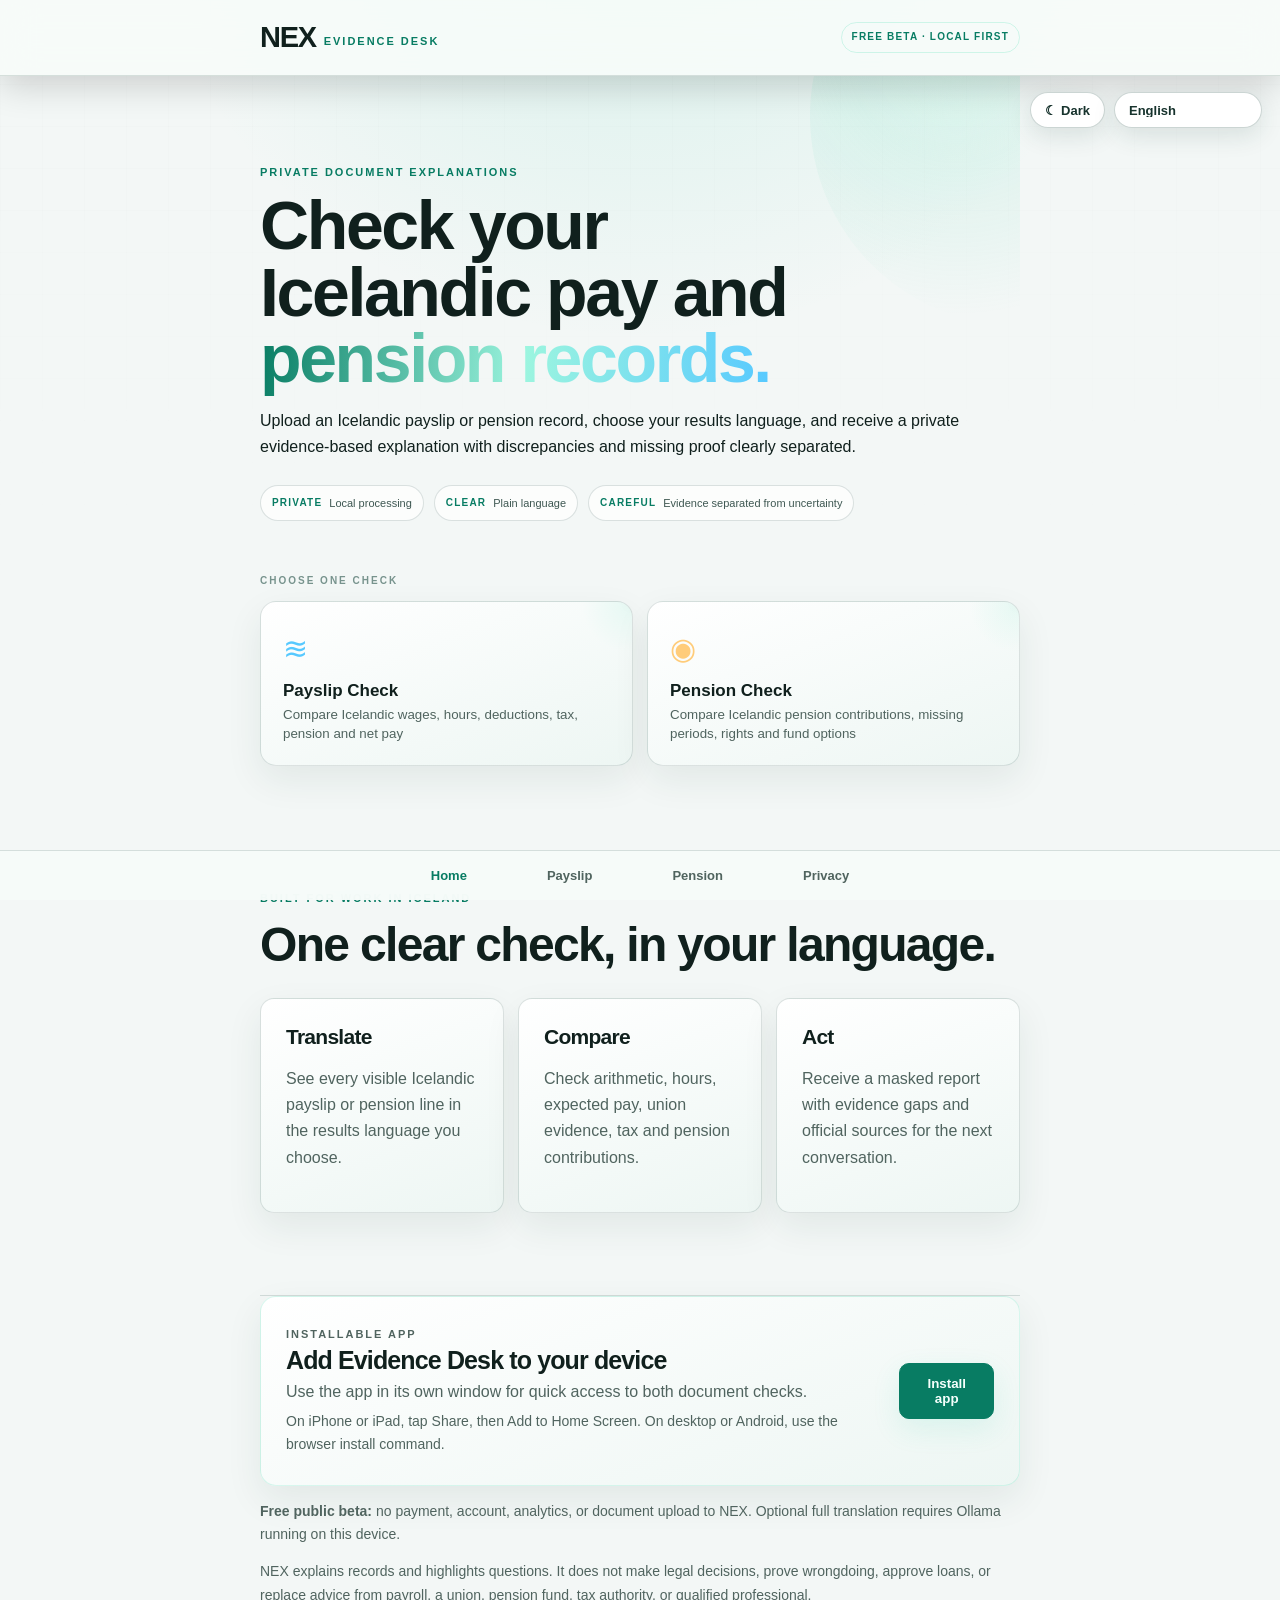
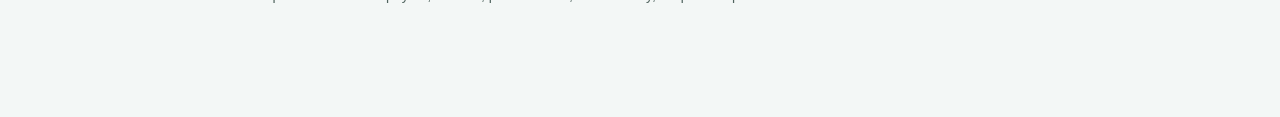
==== app.html @ b0d084ff "Publish NEX Launavakt free beta Sanitized GitHub Pages release. Customer documents, credentials, dat" ====
<!doctype html>
<html lang="en">
<head>
  <meta charset="utf-8">
  <meta name="viewport" content="width=device-width,initial-scale=1,viewport-fit=cover">
  <meta name="theme-color" content="#091119">
  <meta name="description" content="NEX checks Icelandic payslips and pension records in the customer's language using private local AI.">
  <link rel="manifest" href="manifest.webmanifest">
  <link rel="apple-touch-icon" href="icon-192.png">
  <meta name="apple-mobile-web-app-capable" content="yes">
  <meta name="apple-mobile-web-app-title" content="NEX Evidence Desk">
  <link rel="stylesheet" href="style.css">
  <title>NEX Evidence Desk — Private document checks</title>
</head>
<body class="app-body">
<header class="app-head"><a class="brand" href="app.html"><strong>NEX</strong><span>EVIDENCE DESK</span></a><span class="status-dot">FREE BETA · LOCAL FIRST</span></header>
<main class="app-shell">
  <section class="welcome">
    <div class="hero-orb" aria-hidden="true"></div>
    <p class="eyebrow">PRIVATE DOCUMENT EXPLANATIONS</p>
    <h1>Check your Icelandic pay and <em>pension records.</em></h1>
    <p>Upload an Icelandic payslip or pension record, choose your results language, and receive a private evidence-based explanation with discrepancies and missing proof clearly separated.</p>
    <div class="proof-row" aria-label="NEX operating principles"><span><b>PRIVATE</b> Local processing</span><span><b>CLEAR</b> Plain language</span><span><b>CAREFUL</b> Evidence separated from uncertainty</span></div>
  </section>

  <p class="section-label">CHOOSE ONE CHECK</p>
  <section class="quick-grid" aria-label="Document checks">
    <a class="tool" href="payslip-check.html"><span>≋</span><strong>Payslip Check</strong><small>Compare Icelandic wages, hours, deductions, tax, pension and net pay</small></a>
    <a class="tool" href="pension-check.html"><span>◉</span><strong>Pension Check</strong><small>Compare Icelandic pension contributions, missing periods, rights and fund options</small></a>
  </section>


  <section class="local-market"><p class="eyebrow">BUILT FOR WORK IN ICELAND</p><h2>One clear check, in your language.</h2><div class="grid"><article><h3>Translate</h3><p>See every visible Icelandic payslip or pension line in the results language you choose.</p></article><article><h3>Compare</h3><p>Check arithmetic, hours, expected pay, union evidence, tax and pension contributions.</p></article><article><h3>Act</h3><p>Receive a masked report with evidence gaps and official sources for the next conversation.</p></article></div></section>
  <section class="app-panel install-panel">
    <div><p class="eyebrow">INSTALLABLE APP</p><h2>Add Evidence Desk to your device</h2><p>Use the app in its own window for quick access to both document checks.</p><p id="install-help" class="note">On iPhone or iPad, tap Share, then Add to Home Screen. On desktop or Android, use the browser install command.</p></div>
    <button class="button" type="button" data-install hidden>Install app</button>
  </section>
  <p class="note"><strong>Free public beta:</strong> no payment, account, analytics, or document upload to NEX. Optional full translation requires Ollama running on this device.</p><p class="note">NEX explains records and highlights questions. It does not make legal decisions, prove wrongdoing, approve loans, or replace advice from payroll, a union, pension fund, tax authority, or qualified professional.</p>
</main>
<nav class="bottom-nav" aria-label="App navigation"><a href="app.html" aria-current="page">Home</a><a href="payslip-check.html">Payslip</a><a href="pension-check.html">Pension</a><a href="privacy.html">Privacy</a></nav>
<script src="app-v2.js" defer></script><script src="nav.js?v=iceland2" defer></script>
</body>
</html>
---- style.css ----
:root{color-scheme:dark;font:16px/1.65 -apple-system,BlinkMacSystemFont,"SF Pro Text","Segoe UI",sans-serif;background:#071015;color:#f2f7f6;--bg:#071015;--panel:#0d1a21;--panel2:#10232a;--line:rgba(164,204,196,.16);--mint:#65e0bd;--mint2:#b5f5df;--muted:#a9bcb8;--ink:#04130f;--shadow:0 24px 70px rgba(0,0,0,.28)}*{box-sizing:border-box}html{scroll-behavior:smooth}body{margin:0;min-height:100vh;background:radial-gradient(circle at 85% 0,rgba(52,174,149,.12),transparent 32rem),linear-gradient(180deg,#071015,#08131a 62%,#071015);color:#f2f7f6}a{color:inherit}header,main,footer{width:min(1160px,calc(100% - 40px));margin:auto}header{display:flex;align-items:center;justify-content:space-between;gap:28px;min-height:82px;position:relative;z-index:4}.brand{display:inline-flex;gap:8px;align-items:end;text-decoration:none;white-space:nowrap}.brand strong{font-size:29px;line-height:1;letter-spacing:-.045em}.brand span,.eyebrow{color:var(--mint);font-size:11px;font-weight:800;letter-spacing:.18em}.brand span{padding-bottom:2px}nav{display:flex;align-items:center;gap:28px}nav a{color:var(--muted);font-size:14px;font-weight:650;text-decoration:none;white-space:nowrap;transition:color .2s ease}nav a:hover,nav a:focus-visible,.text-link:hover{color:var(--mint)}main{position:relative}section{padding:82px 0;border-bottom:1px solid var(--line);scroll-margin-top:24px}h1,h2,h3,p{overflow-wrap:anywhere}h1,h2,h3{letter-spacing:-.035em}h2{font-size:clamp(30px,4vw,48px);line-height:1.08;margin:0 0 28px}h3{font-size:21px;line-height:1.2}.hero{min-height:600px;display:flex;flex-direction:column;justify-content:center;padding:100px 0}.hero h1{max-width:940px;font-size:clamp(46px,7.6vw,88px);line-height:.98;letter-spacing:-.06em;margin:.18em 0}.hero .lede{max-width:760px;margin:18px 0 28px;font-size:clamp(18px,2.2vw,24px);line-height:1.55;color:var(--muted)}.compact{min-height:auto;padding:86px 0 72px}.compact h1{font-size:clamp(42px,7vw,74px)}.actions{display:flex;align-items:center;gap:18px;flex-wrap:wrap}.button{display:inline-flex;align-items:center;justify-content:center;min-height:48px;background:var(--mint);color:var(--ink);text-decoration:none;font-weight:800;padding:12px 19px;border:1px solid var(--mint);border-radius:10px;box-shadow:0 10px 28px rgba(44,204,166,.12);transition:transform .18s ease,background .18s ease}.button:hover,.button:focus-visible{background:var(--mint2);transform:translateY(-1px)}.button.secondary{background:transparent;color:var(--mint);box-shadow:none}.text-link{color:var(--mint);font-weight:750;text-underline-offset:4px}.grid{display:grid;grid-template-columns:repeat(auto-fit,minmax(230px,1fr));gap:14px}.grid article,.pricing article{background:linear-gradient(180deg,rgba(16,35,42,.92),rgba(11,26,33,.92));padding:25px;border:1px solid var(--line);border-radius:14px;box-shadow:0 10px 34px rgba(0,0,0,.08)}.grid h3,.pricing h3{margin:0 0 10px}.grid p,.pricing p,.note,footer{color:var(--muted)}.grid article strong{color:var(--mint2)}.product{display:grid;grid-template-columns:minmax(0,1fr) auto;gap:36px;align-items:center;background:linear-gradient(135deg,rgba(16,38,43,.98),rgba(11,27,34,.98));padding:34px;border:1px solid rgba(101,224,189,.22);border-radius:16px;box-shadow:var(--shadow)}.product+.product{margin-top:16px}.product.soon{background:rgba(13,26,33,.78);border-color:var(--line);box-shadow:none}.product h3{font-size:32px;margin:.18em 0}.product p:not(.eyebrow){max-width:720px;color:var(--muted)}.product-mark{color:var(--mint);font-size:clamp(24px,5vw,56px);letter-spacing:.08em;opacity:.18}.pricing{display:grid;grid-template-columns:repeat(3,minmax(0,1fr));gap:16px}.pricing article{display:flex;flex-direction:column}.pricing article.featured{border-color:rgba(101,224,189,.7);background:linear-gradient(180deg,rgba(17,52,51,.95),rgba(11,28,34,.95));box-shadow:0 18px 60px rgba(0,0,0,.2)}.price{font-size:28px;font-weight:850;color:#fff!important;margin:.35em 0}.price small{font-size:14px;color:var(--muted)}.pricing ul{padding-left:20px;min-height:170px;color:var(--muted)}.pricing .button{margin-top:auto}.note{max-width:900px;font-size:14px}ol{max-width:760px;padding-left:24px}li{padding:6px}footer{padding:42px 0 100px;font-size:13px}footer a{color:var(--mint)}.disabled{opacity:.62;pointer-events:none}
/* NEX One app */.app-body{padding-bottom:96px;background:radial-gradient(circle at 50% -10%,rgba(67,209,178,.15),transparent 32rem),var(--bg)}.app-head{width:100%;min-height:76px;padding:0 max(24px,calc((100% - 760px)/2));position:sticky;top:0;background:rgba(7,16,21,.88);backdrop-filter:blur(18px);border-bottom:1px solid var(--line)}.status-dot{font-size:10px;font-weight:800;letter-spacing:.12em;color:var(--mint);border:1px solid rgba(101,224,189,.28);border-radius:999px;padding:6px 10px}.app-shell{width:min(760px,calc(100% - 40px))}.welcome{min-height:auto;padding:54px 0 30px;border:0}.welcome h1{max-width:620px;font-size:clamp(42px,8vw,68px);line-height:.98;margin:.16em 0}.welcome p:last-child{color:var(--muted)}.quick-grid{display:grid;grid-template-columns:repeat(2,minmax(0,1fr));gap:14px;padding:0 0 30px;border:0}.tool{display:flex;min-height:165px;flex-direction:column;padding:22px;background:linear-gradient(160deg,#10232c,#0d1b22);border:1px solid var(--line);border-radius:16px;text-decoration:none;color:#fff;transition:transform .18s ease,border-color .18s ease,background .18s ease}.tool:hover,.tool:focus-visible{transform:translateY(-2px);border-color:rgba(101,224,189,.52);background:#122831}.tool span{color:var(--mint);font-size:30px}.tool strong{margin-top:auto;font-size:17px}.tool small{color:var(--muted);line-height:1.45}.app-panel{display:flex;justify-content:space-between;align-items:center;gap:22px;padding:25px;margin-bottom:14px;background:linear-gradient(135deg,#12302f,#0c2027);border:1px solid rgba(101,224,189,.25);border-radius:16px}.app-panel.slim{background:var(--panel);border-color:var(--line)}.app-panel h2{font-size:25px;margin:0}.app-panel p{margin:.3em 0;color:var(--muted)}.bottom-nav{display:flex;position:fixed;z-index:8;bottom:0;left:0;right:0;justify-content:center;gap:min(10vw,80px);background:rgba(8,20,27,.96);backdrop-filter:blur(18px);border-top:1px solid var(--line);padding:14px max(12px,env(safe-area-inset-right)) calc(14px + env(safe-area-inset-bottom)) max(12px,env(safe-area-inset-left))}.bottom-nav a{color:var(--muted);text-decoration:none;font-size:13px;font-weight:700}.bottom-nav a[aria-current]{color:var(--mint)}
/* Navigation helpers */.page-controls{position:fixed;z-index:9;right:max(18px,env(safe-area-inset-right));bottom:calc(22px + env(safe-area-inset-bottom));display:flex;gap:9px}.app-body .page-controls{bottom:calc(76px + env(safe-area-inset-bottom))}.page-control{appearance:none;border:1px solid rgba(164,204,196,.28);border-radius:999px;background:rgba(13,26,33,.94);backdrop-filter:blur(12px);color:#eaf3f4;padding:10px 14px;font:750 13px/1 -apple-system,BlinkMacSystemFont,"Segoe UI",sans-serif;box-shadow:0 8px 28px rgba(0,0,0,.28);cursor:pointer}.page-control:hover,.page-control:focus-visible{border-color:var(--mint);color:var(--mint);outline:none}.top-control[hidden]{display:none}
@media(max-width:800px){header:not(.app-head){display:block;padding:20px 0 12px;min-height:auto}header:not(.app-head) nav{margin-top:17px;padding-bottom:7px;overflow-x:auto;gap:22px;scrollbar-width:none}header:not(.app-head) nav::-webkit-scrollbar{display:none}.hero{min-height:auto;padding:72px 0 78px}.pricing{grid-template-columns:1fr}.pricing ul{min-height:auto}.product{grid-template-columns:1fr;padding:26px}.product-mark{display:none}section{padding:66px 0}}
@media(max-width:520px){header,main,footer{width:min(100% - 28px,1160px)}.hero h1{font-size:43px}.hero .lede{font-size:18px}.quick-grid{grid-template-columns:1fr}.tool{min-height:132px}.app-panel{display:block}.app-panel .button{margin-top:14px}.page-controls{right:14px}.app-body .page-control:first-child{display:none}}
@media(prefers-reduced-motion:reduce){html{scroll-behavior:auto}.button,.tool{transition:none}}
.priority-worker{display:grid;grid-template-columns:auto minmax(0,1fr) auto;align-items:center;gap:20px;margin-bottom:16px;padding:23px 25px;border:1px solid rgba(101,224,189,.42);border-radius:16px;background:linear-gradient(125deg,rgba(21,62,55,.98),rgba(12,31,37,.98));text-decoration:none;box-shadow:0 18px 50px rgba(0,0,0,.18)}.priority-worker:hover{border-color:var(--mint)}.priority-worker div{display:flex;flex-direction:column}.priority-worker strong{font-size:22px}.priority-worker small{color:var(--muted)}.priority-number{color:var(--mint);font-size:28px;font-weight:900}.priority-arrow{color:var(--mint);font-size:26px}.product-page{--product:#65e0bd}.product-page .product-hero{position:relative}.product-page .product-hero:after{content:"";position:absolute;right:4%;top:24%;width:190px;height:190px;border:1px solid color-mix(in srgb,var(--product) 42%,transparent);border-radius:50%;box-shadow:inset 0 0 70px color-mix(in srgb,var(--product) 12%,transparent),0 0 90px color-mix(in srgb,var(--product) 10%,transparent);pointer-events:none}.radar{--product:#53c7ff}.launavakt{--product:#f0be68}.orbit{--product:#b49aff}.assistant{--product:#70e6d0}.opportunity{--product:#65e0bd}.evidence{--product:#65e0bd}.product-page .eyebrow,.product-page .text-link{color:var(--product)}.signal-row{display:flex;flex-wrap:wrap;gap:9px}.signal-row span{border:1px solid color-mix(in srgb,var(--product) 38%,transparent);background:color-mix(in srgb,var(--product) 8%,transparent);border-radius:999px;padding:8px 12px;color:#dceae7;font-size:13px}.step-flow{display:grid;grid-template-columns:repeat(4,minmax(0,1fr));gap:12px}.step-flow article{padding:23px;background:var(--panel);border:1px solid var(--line);border-radius:14px}.step-flow b{color:var(--product);font-size:12px;letter-spacing:.15em}.step-flow h3{margin:.5em 0}.step-flow p{color:var(--muted)}@media(max-width:800px){.product-page .product-hero:after{width:110px;height:110px;top:8%;opacity:.5}.step-flow{grid-template-columns:1fr 1fr}}@media(max-width:520px){.priority-worker{grid-template-columns:auto 1fr;padding:20px}.priority-arrow{display:none}.step-flow{grid-template-columns:1fr}.product-page .product-hero:after{display:none}}
.app-body .page-controls{top:92px;bottom:auto}

/* Modern visual refinement */
:root{--violet:#9d8cff;--cyan:#57c9ff;--warm:#ffcc7a}
body:before{content:"";position:fixed;inset:0;pointer-events:none;opacity:.18;background-image:linear-gradient(rgba(255,255,255,.018) 1px,transparent 1px),linear-gradient(90deg,rgba(255,255,255,.018) 1px,transparent 1px);background-size:42px 42px;mask-image:linear-gradient(to bottom,black,transparent 70%)}
header:not(.app-head){margin-top:12px;padding:0 22px;min-height:70px;border:1px solid var(--line);border-radius:18px;background:rgba(9,22,28,.7);backdrop-filter:blur(20px);position:sticky;top:12px}
.app-head{box-shadow:0 10px 35px rgba(0,0,0,.16)}.app-shell{position:relative}.welcome{position:relative;overflow:hidden;padding:76px 0 44px}.welcome h1 em{font-style:normal;color:transparent;background:linear-gradient(95deg,var(--mint),#9cf5df 52%,var(--cyan));background-clip:text;-webkit-background-clip:text}.hero-orb{position:absolute;width:420px;height:420px;right:-210px;top:-170px;border-radius:50%;background:radial-gradient(circle at 35% 35%,rgba(181,245,223,.36),rgba(101,224,189,.13) 28%,transparent 68%);pointer-events:none}
.proof-row{display:flex;gap:10px;flex-wrap:wrap;margin-top:24px}.proof-row span{display:inline-flex;gap:7px;align-items:center;padding:8px 11px;border:1px solid var(--line);border-radius:999px;background:rgba(14,31,38,.7);color:var(--muted);font-size:11px}.proof-row b{color:var(--mint);font-size:10px;letter-spacing:.12em}.section-label{margin:8px 0 12px;color:#77938d;font-size:10px;font-weight:850;letter-spacing:.2em}.section-heading{display:flex;align-items:end;justify-content:space-between;margin:25px 0 13px}.section-heading h2{font-size:28px;margin:0}.section-heading .section-label{margin:0}
.priority-worker{position:relative;overflow:hidden;isolation:isolate;min-height:132px;background:linear-gradient(120deg,rgba(21,66,57,.98),rgba(11,32,40,.98) 60%,rgba(18,44,64,.98));box-shadow:0 26px 70px rgba(0,0,0,.25),inset 0 1px rgba(255,255,255,.05)}.priority-worker:before{content:"";position:absolute;z-index:-1;width:220px;height:220px;right:-85px;top:-105px;border-radius:50%;border:1px solid rgba(101,224,189,.22);box-shadow:0 0 60px rgba(87,201,255,.12)}.priority-worker .eyebrow{margin:0}.priority-worker strong{letter-spacing:-.025em}
.tool{position:relative;overflow:hidden;box-shadow:inset 0 1px rgba(255,255,255,.035),0 14px 35px rgba(0,0,0,.12)}.tool:after{content:"";position:absolute;width:100px;height:100px;right:-48px;top:-48px;border-radius:50%;background:radial-gradient(circle,rgba(101,224,189,.12),transparent 68%)}.tool:nth-child(1) span{color:var(--cyan)}.tool:nth-child(2) span{color:var(--warm)}.tool:nth-child(3) span{color:var(--violet)}.tool:nth-child(4) span{color:var(--mint)}.studio-panel{background:linear-gradient(125deg,rgba(26,49,62,.98),rgba(20,39,42,.98));border-color:rgba(87,201,255,.22)}
.grid article{transition:transform .2s ease,border-color .2s ease,box-shadow .2s ease}.grid article:hover{transform:translateY(-3px);border-color:rgba(101,224,189,.36);box-shadow:0 24px 54px rgba(0,0,0,.2)}.button span{margin-left:10px}.product{overflow:hidden;position:relative}.product:after{content:"";position:absolute;right:-70px;bottom:-100px;width:260px;height:260px;border:1px solid rgba(101,224,189,.1);border-radius:50%;pointer-events:none}
@media(max-width:800px){header:not(.app-head){position:relative;top:0;margin-top:0;border-width:0 0 1px;border-radius:0;padding-left:0;padding-right:0}.hero-orb{opacity:.65}}
@media(max-width:520px){.welcome{padding-top:52px}.welcome h1{font-size:47px}.proof-row span{width:100%;justify-content:space-between}.priority-worker{min-height:145px}.section-heading{margin-top:20px}}

/* Theme toggle: device preference is used until the visitor makes a choice. */
:root[data-theme="light"]{color-scheme:light;--bg:#f3f7f6;--panel:#fff;--panel2:#edf5f2;--line:rgba(22,65,57,.15);--mint:#087c63;--mint2:#095c4c;--muted:#50645f;--ink:#f5fffc;--shadow:0 24px 65px rgba(24,58,51,.12);background:#f3f7f6;color:#10201d}
:root[data-theme="light"] body{color:#10201d;background:radial-gradient(circle at 85% 0,rgba(54,190,157,.13),transparent 32rem),linear-gradient(180deg,#f7faf9,#edf5f2 62%,#f6f9f8)}
:root[data-theme="light"] body:before{opacity:.32;background-image:linear-gradient(rgba(18,74,63,.04) 1px,transparent 1px),linear-gradient(90deg,rgba(18,74,63,.04) 1px,transparent 1px)}
:root[data-theme="light"] header:not(.app-head),:root[data-theme="light"] .app-head{background:rgba(248,252,250,.88)}
:root[data-theme="light"] .app-body{background:radial-gradient(circle at 50% -10%,rgba(67,209,178,.18),transparent 32rem),var(--bg)}
:root[data-theme="light"] .grid article,:root[data-theme="light"] .pricing article,:root[data-theme="light"] .step-flow article,:root[data-theme="light"] .app-panel,:root[data-theme="light"] .tool{background:linear-gradient(160deg,rgba(255,255,255,.98),rgba(237,246,243,.98));color:#10201d;box-shadow:0 14px 36px rgba(23,66,57,.08)}
:root[data-theme="light"] .priority-worker{background:linear-gradient(120deg,#d8f3e9,#e9f7f4 60%,#e0f2f8);color:#10201d;box-shadow:0 24px 60px rgba(24,73,62,.12)}
:root[data-theme="light"] .product{background:linear-gradient(135deg,#fff,#edf7f4);color:#10201d}
:root[data-theme="light"] .product.soon{background:rgba(255,255,255,.72)}
:root[data-theme="light"] .price{color:#10201d!important}:root[data-theme="light"] .proof-row span,:root[data-theme="light"] .signal-row span{background:rgba(255,255,255,.7);color:#3e5751}
:root[data-theme="light"] .bottom-nav{background:rgba(246,251,249,.96)}
:root[data-theme="light"] .page-control{background:rgba(255,255,255,.96);color:#17332d;border-color:rgba(22,65,57,.22);box-shadow:0 8px 25px rgba(25,66,58,.12)}
:root[data-theme="light"] .status-dot{color:#087c63}:root[data-theme="light"] .tool strong{color:#10201d}
@media(max-width:520px){.theme-control{display:inline-flex!important}}
.live-tool{max-width:900px;margin-inline:auto}.tool-form{display:grid;grid-template-columns:1fr 1fr;gap:16px;padding:24px;border:1px solid var(--line);border-radius:18px;background:rgba(13,30,37,.72)}.tool-form label{display:flex;flex-direction:column;gap:7px;color:var(--muted);font-size:13px;font-weight:750}.tool-form label:has(textarea){grid-column:1/-1}.tool-form input,.tool-form textarea,.tool-form select{width:100%;border:1px solid rgba(164,204,196,.25);border-radius:10px;background:#08141a;color:#f2f7f6;padding:13px;font:inherit}.tool-form textarea{min-height:130px;resize:vertical}.tool-form input:focus,.tool-form textarea:focus,.tool-form select:focus{outline:2px solid var(--product,var(--mint));outline-offset:2px}.tool-result{margin-top:18px;padding:24px;border:1px solid color-mix(in srgb,var(--product,var(--mint)) 36%,transparent);border-radius:18px;background:var(--panel)}.tool-result h3{margin-top:0}.result-metrics{display:grid;grid-template-columns:1fr 1fr;gap:10px}.result-metrics span{padding:14px;border:1px solid var(--line);border-radius:12px;color:var(--muted)}.result-metrics b{display:block;color:var(--product,var(--mint));font-size:18px}:root[data-theme="light"] .tool-form{background:rgba(255,255,255,.76)}:root[data-theme="light"] .tool-form input,:root[data-theme="light"] .tool-form textarea,:root[data-theme="light"] .tool-form select{background:#fff;color:#10201d;border-color:rgba(22,65,57,.24)}@media(max-width:620px){.tool-form{grid-template-columns:1fr;padding:18px}.result-metrics{grid-template-columns:1fr}}
.sample-pair{display:grid;grid-template-columns:1fr 1fr;gap:16px}.sample-pair article{padding:28px;border:1px solid var(--line);border-radius:16px;background:var(--panel)}.sample-pair h3{margin-top:0}.form-wide{grid-column:1/-1}.tool-form button{cursor:pointer}.request-preview{white-space:pre-wrap;overflow-wrap:anywhere;margin-top:20px;padding:18px;border:1px solid var(--line);border-radius:12px;background:#071015;color:#dceae7;font:13px/1.55 ui-monospace,SFMono-Regular,Menlo,monospace}:root[data-theme="light"] .request-preview{background:#edf5f2;color:#19352f}@media(max-width:700px){.sample-pair{grid-template-columns:1fr}}
.language-control{max-width:150px;min-height:36px}.language-control:disabled{opacity:.65;cursor:wait}@media(max-width:620px){.language-control{max-width:112px;padding-inline:9px}.page-controls{flex-wrap:wrap;justify-content:flex-end;max-width:calc(100% - 28px)}}
.document-review-grid{display:grid;grid-template-columns:minmax(0,1fr) minmax(0,1fr);gap:1rem;align-items:start;margin:1rem 0}.document-review-grid>section{margin:0;padding:1rem;border:1px solid var(--line);border-radius:20px;background:var(--panel)}.document-preview{display:block;width:100%;height:680px;border:0;border-radius:12px;background:#fff}.translated-document{min-height:640px;white-space:pre-wrap}.language-summary{padding:1rem;border-radius:16px;background:var(--accent-soft);margin-bottom:1rem}.language-summary span{padding:0 .6rem}.explanation-list{display:grid;gap:.75rem}.explanation-list article{padding:1rem;border:1px solid var(--line);border-radius:16px}.source-quote{font-family:ui-monospace,SFMono-Regular,Menlo,monospace;padding:.65rem;border-radius:10px;background:var(--surface);word-break:break-word}@media(max-width:760px){.document-review-grid{grid-template-columns:1fr}.document-preview{height:520px}.translated-document{min-height:0}}
.line-table-wrap{overflow:auto;border:1px solid var(--line);border-radius:16px}.line-review{width:100%;border-collapse:collapse;min-width:760px}.line-review th,.line-review td{padding:.75rem;text-align:left;vertical-align:top;border-bottom:1px solid var(--line)}.line-review th{position:sticky;top:0;background:var(--panel);z-index:1}.line-review td:nth-child(1){width:3rem}.line-review td:nth-child(2),.line-review td:nth-child(3){font-family:ui-monospace,SFMono-Regular,Menlo,monospace;white-space:pre-wrap}
.document-page{margin:0 0 1rem}.document-page-image{display:block;width:100%;height:auto;border:1px solid var(--line);border-radius:12px;background:#fff}.document-page figcaption{padding:.45rem .15rem;color:var(--muted);font-size:.78rem}
.translated-document{display:grid;gap:12px}.translation-group{padding:0!important;border:1px solid var(--line)!important;border-radius:14px!important;overflow:hidden;background:var(--panel2)!important}.translation-group h4{margin:0;padding:12px 14px;background:color-mix(in srgb,var(--product,var(--mint)) 12%,var(--panel));font-size:14px;letter-spacing:.04em}.translation-row{display:grid;grid-template-columns:minmax(130px,.8fr) minmax(0,1.4fr);gap:14px;padding:10px 14px;border-top:1px solid var(--line);font-size:14px}.translation-row strong{color:var(--muted)}.translation-row span{overflow-wrap:anywhere}@media(max-width:520px){.translation-row{grid-template-columns:1fr;gap:3px}}
.verdict-grid{display:grid;grid-template-columns:repeat(auto-fit,minmax(210px,1fr));gap:12px;margin:1rem 0 1.5rem}.verdict{padding:16px;border:1px solid var(--line);border-radius:14px;background:var(--panel2)}.verdict span{display:block;color:var(--muted);font-size:12px;font-weight:800;text-transform:uppercase;letter-spacing:.08em}.verdict strong{display:block;margin:.35rem 0;font-size:18px}.verdict.good{border-color:rgba(50,190,135,.55)}.verdict.warning{border-color:rgba(240,170,70,.65)}.did-you-know{margin-top:1.5rem;padding:18px;border:1px solid color-mix(in srgb,var(--product,var(--mint)) 45%,transparent);border-radius:16px;background:color-mix(in srgb,var(--product,var(--mint)) 8%,var(--panel))}.result-section{padding:1rem 0!important;border:0!important}
.result-actions{display:flex;flex-wrap:wrap;gap:10px;margin-top:1.5rem}.privacy-mask .document-page-image{filter:blur(14px)}.privacy-mask .line-review td:nth-child(2),.privacy-mask .line-review td:nth-child(3),.privacy-mask .translated-document{filter:blur(7px);user-select:none}.privacy-mask .language-summary:after{content:' · Personal details hidden';color:var(--muted)}
@media print{header,footer,.page-controls,.result-actions,.tool-form,.live-tool>.eyebrow,.live-tool>h2,.live-tool>.note{display:none!important}.tool-result{border:0;padding:0}.document-page-image{max-height:90vh;object-fit:contain}.line-table-wrap{overflow:visible}.line-review{min-width:0;font-size:10px}}

.scope-banner{display:flex;gap:.75rem;align-items:flex-start;padding:1rem 1.1rem;border:1px solid color-mix(in srgb,var(--accent) 45%,transparent);border-radius:1rem;background:color-mix(in srgb,var(--accent) 10%,transparent)}
.scope-banner strong{white-space:nowrap;color:var(--accent)}
.scope-banner span{color:var(--muted)}
@media(max-width:620px){.scope-banner{display:grid}.scope-banner strong{white-space:normal}}

.completion-checklist{margin:1.5rem 0;padding:1.1rem 1.2rem;border:1px solid var(--line);border-radius:1rem;background:color-mix(in srgb,var(--panel) 92%,var(--accent) 8%)}
.completion-checklist h3{margin-top:0}.completion-checklist li+li{margin-top:.65rem}

.manual-entry{border:1px solid var(--line);border-radius:1rem;padding:1rem 1.1rem;background:color-mix(in srgb,var(--panel) 96%,var(--accent) 4%)}
.manual-entry summary{cursor:pointer;font-weight:800}.manual-grid{display:grid;grid-template-columns:repeat(2,minmax(0,1fr));gap:1rem;margin-top:1rem}.trust-strip{display:flex;flex-wrap:wrap;gap:.6rem}.trust-strip span{padding:.45rem .7rem;border:1px solid var(--line);border-radius:999px;color:var(--muted);font-size:.85rem;font-weight:700}
@media(max-width:620px){.manual-grid{grid-template-columns:1fr}}

.review-label{display:inline-block;margin:0 .4rem .35rem 0;padding:.2rem .5rem;border-radius:999px;background:rgba(240,190,104,.18);color:#f0be68;font:700 11px/1.4 system-ui;letter-spacing:.04em;text-transform:uppercase}.line-review tr.unclassified td:last-child{background:rgba(240,190,104,.06)}
@media(max-width:760px){.line-table-wrap{overflow:visible;border:0}.line-review{display:block;min-width:0}.line-review thead{position:absolute;width:1px;height:1px;overflow:hidden;clip:rect(0 0 0 0)}.line-review tbody{display:grid;gap:14px}.line-review tr{display:block;border:1px solid var(--line);border-radius:16px;overflow:hidden;background:var(--panel2)}.line-review td{display:grid;grid-template-columns:92px minmax(0,1fr);gap:10px;width:auto!important;padding:11px 13px;border-bottom:1px solid var(--line);overflow-wrap:anywhere}.line-review td:last-child{border-bottom:0}.line-review td:before{content:attr(data-label);color:var(--muted);font:700 11px/1.5 system-ui;letter-spacing:.05em;text-transform:uppercase}.line-review td:nth-child(2),.line-review td:nth-child(3){font-size:13px}.privacy-mask .line-review td:nth-child(2),.privacy-mask .line-review td:nth-child(3){filter:blur(7px);user-select:none}}
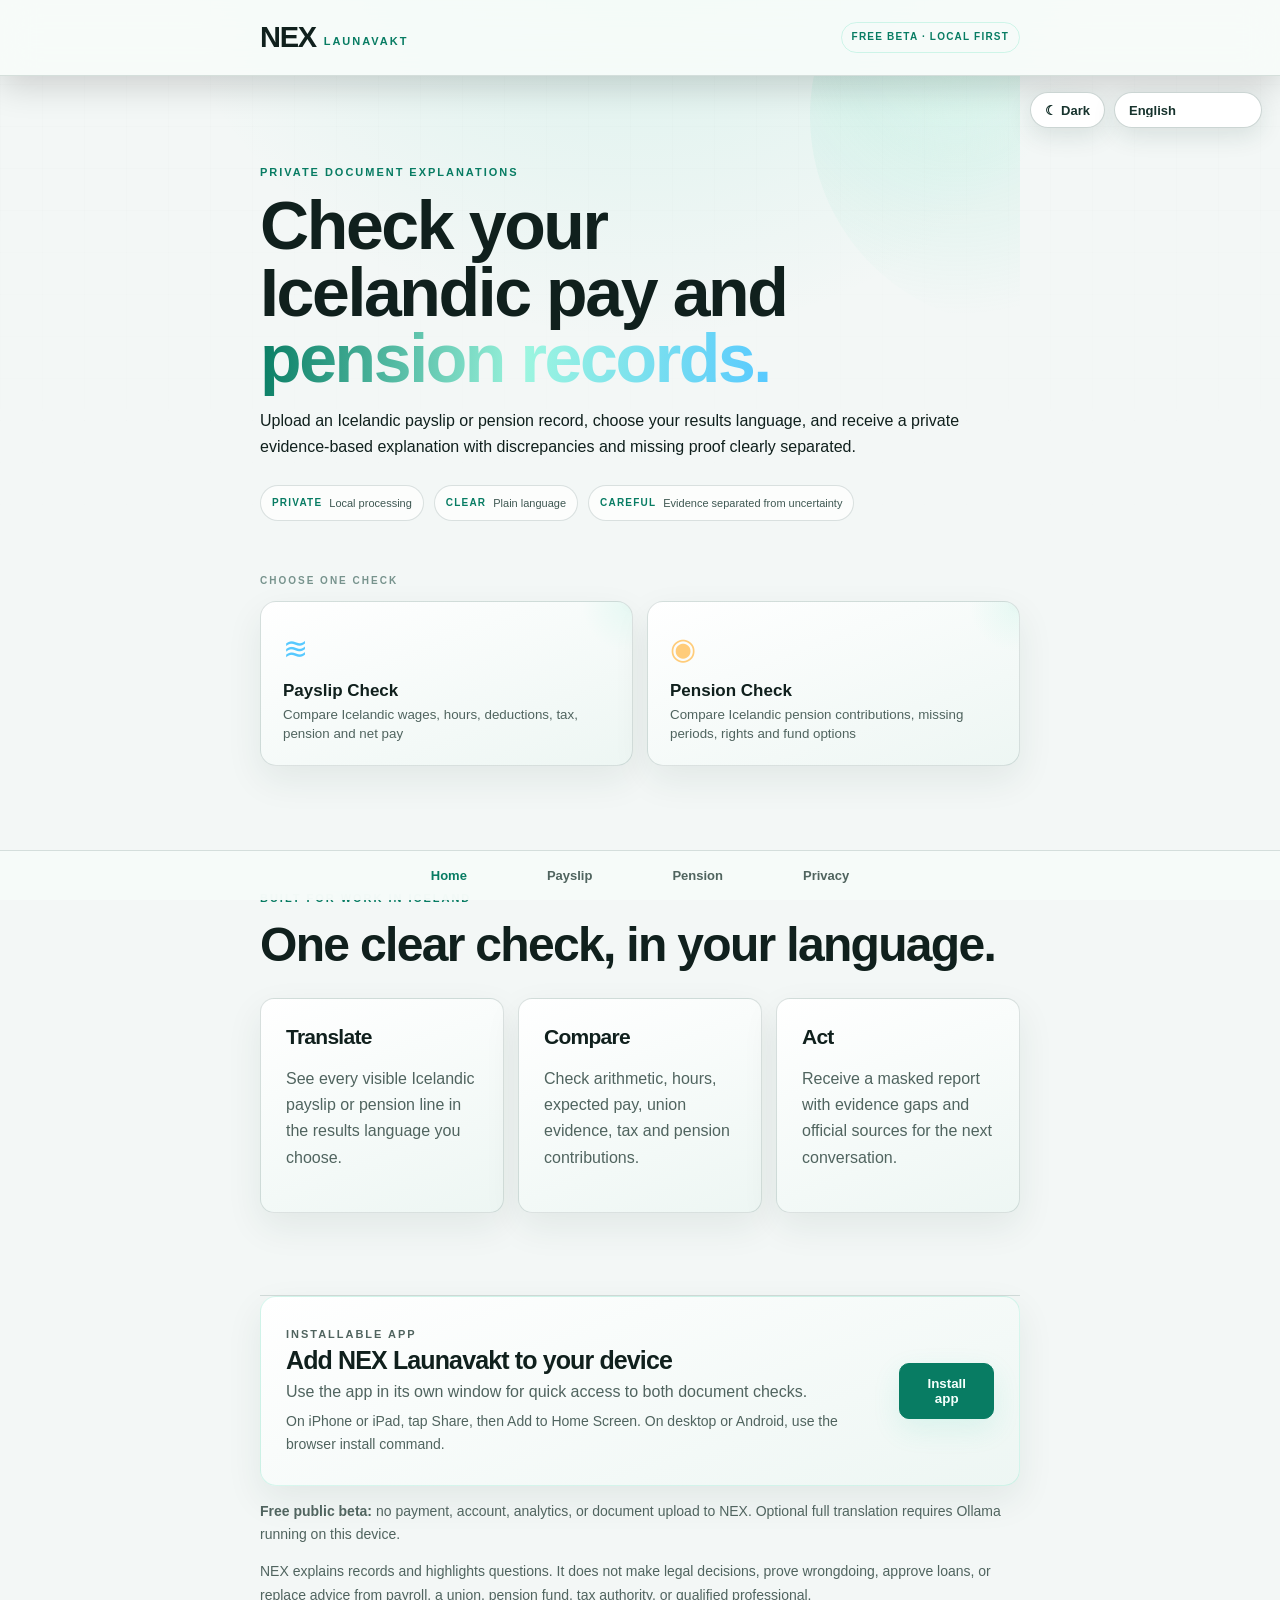
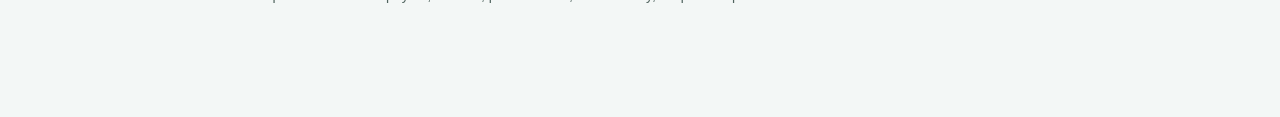
==== commit 480028ae: "Standardize NEX Launavakt branding" ====
--- a/app.html
+++ b/app.html
@@ -8,12 +8,12 @@
   <link rel="manifest" href="manifest.webmanifest">
   <link rel="apple-touch-icon" href="icon-192.png">
   <meta name="apple-mobile-web-app-capable" content="yes">
-  <meta name="apple-mobile-web-app-title" content="NEX Evidence Desk">
+  <meta name="apple-mobile-web-app-title" content="NEX Launavakt">
   <link rel="stylesheet" href="style.css">
-  <title>NEX Evidence Desk — Private document checks</title>
+  <title>NEX Launavakt — Private document checks</title>
 </head>
 <body class="app-body">
-<header class="app-head"><a class="brand" href="app.html"><strong>NEX</strong><span>EVIDENCE DESK</span></a><span class="status-dot">FREE BETA · LOCAL FIRST</span></header>
+<header class="app-head"><a class="brand" href="app.html"><strong>NEX</strong><span>LAUNAVAKT</span></a><span class="status-dot">FREE BETA · LOCAL FIRST</span></header>
 <main class="app-shell">
   <section class="welcome">
     <div class="hero-orb" aria-hidden="true"></div>
@@ -32,7 +32,7 @@
 
   <section class="local-market"><p class="eyebrow">BUILT FOR WORK IN ICELAND</p><h2>One clear check, in your language.</h2><div class="grid"><article><h3>Translate</h3><p>See every visible Icelandic payslip or pension line in the results language you choose.</p></article><article><h3>Compare</h3><p>Check arithmetic, hours, expected pay, union evidence, tax and pension contributions.</p></article><article><h3>Act</h3><p>Receive a masked report with evidence gaps and official sources for the next conversation.</p></article></div></section>
   <section class="app-panel install-panel">
-    <div><p class="eyebrow">INSTALLABLE APP</p><h2>Add Evidence Desk to your device</h2><p>Use the app in its own window for quick access to both document checks.</p><p id="install-help" class="note">On iPhone or iPad, tap Share, then Add to Home Screen. On desktop or Android, use the browser install command.</p></div>
+    <div><p class="eyebrow">INSTALLABLE APP</p><h2>Add NEX Launavakt to your device</h2><p>Use the app in its own window for quick access to both document checks.</p><p id="install-help" class="note">On iPhone or iPad, tap Share, then Add to Home Screen. On desktop or Android, use the browser install command.</p></div>
     <button class="button" type="button" data-install hidden>Install app</button>
   </section>
   <p class="note"><strong>Free public beta:</strong> no payment, account, analytics, or document upload to NEX. Optional full translation requires Ollama running on this device.</p><p class="note">NEX explains records and highlights questions. It does not make legal decisions, prove wrongdoing, approve loans, or replace advice from payroll, a union, pension fund, tax authority, or qualified professional.</p>
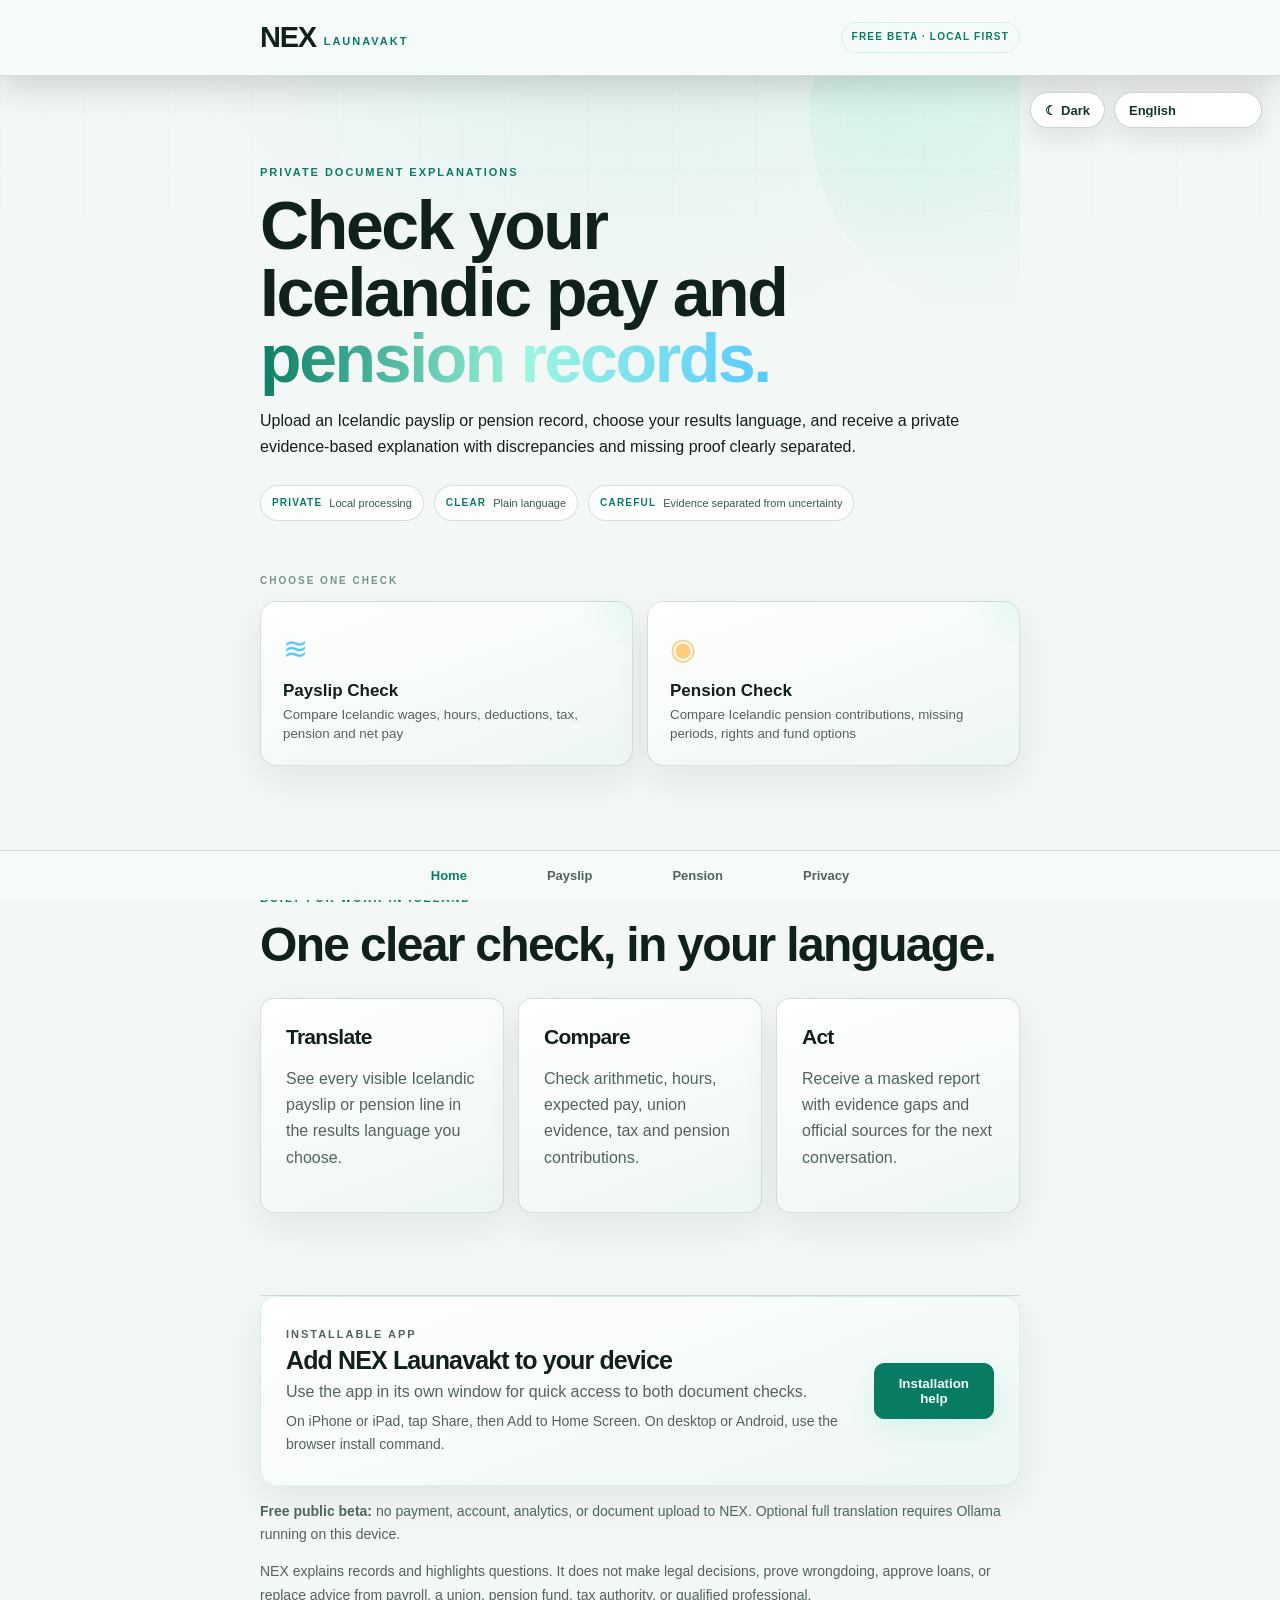
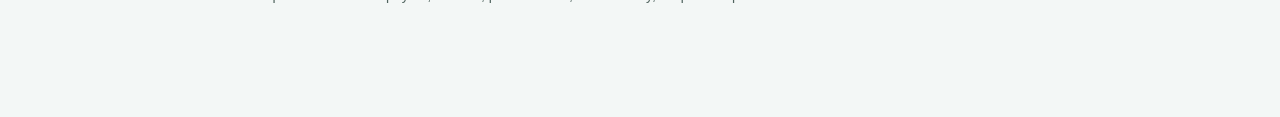
==== commit da757150: "Improve document workflow and language behavior Remove duplicated pension evidence, improve analysis" ====
--- a/app.html
+++ b/app.html
@@ -32,12 +32,12 @@
 
   <section class="local-market"><p class="eyebrow">BUILT FOR WORK IN ICELAND</p><h2>One clear check, in your language.</h2><div class="grid"><article><h3>Translate</h3><p>See every visible Icelandic payslip or pension line in the results language you choose.</p></article><article><h3>Compare</h3><p>Check arithmetic, hours, expected pay, union evidence, tax and pension contributions.</p></article><article><h3>Act</h3><p>Receive a masked report with evidence gaps and official sources for the next conversation.</p></article></div></section>
   <section class="app-panel install-panel">
-    <div><p class="eyebrow">INSTALLABLE APP</p><h2>Add NEX Launavakt to your device</h2><p>Use the app in its own window for quick access to both document checks.</p><p id="install-help" class="note">On iPhone or iPad, tap Share, then Add to Home Screen. On desktop or Android, use the browser install command.</p></div>
+    <div><p class="eyebrow">INSTALLABLE APP</p><h2>Add NEX Launavakt to your device</h2><p>Use the app in its own window for quick access to both document checks.</p><p id="install-help" class="note" aria-live="polite">On iPhone or iPad, tap Share, then Add to Home Screen. On desktop or Android, use the browser install command.</p></div>
     <button class="button" type="button" data-install hidden>Install app</button>
   </section>
   <p class="note"><strong>Free public beta:</strong> no payment, account, analytics, or document upload to NEX. Optional full translation requires Ollama running on this device.</p><p class="note">NEX explains records and highlights questions. It does not make legal decisions, prove wrongdoing, approve loans, or replace advice from payroll, a union, pension fund, tax authority, or qualified professional.</p>
 </main>
 <nav class="bottom-nav" aria-label="App navigation"><a href="app.html" aria-current="page">Home</a><a href="payslip-check.html">Payslip</a><a href="pension-check.html">Pension</a><a href="privacy.html">Privacy</a></nav>
-<script src="app-v2.js" defer></script><script src="nav.js?v=iceland2" defer></script>
+<script src="app-v2.js?v=release50" defer></script><script src="nav.js?v=release51" defer></script>
 </body>
 </html>
